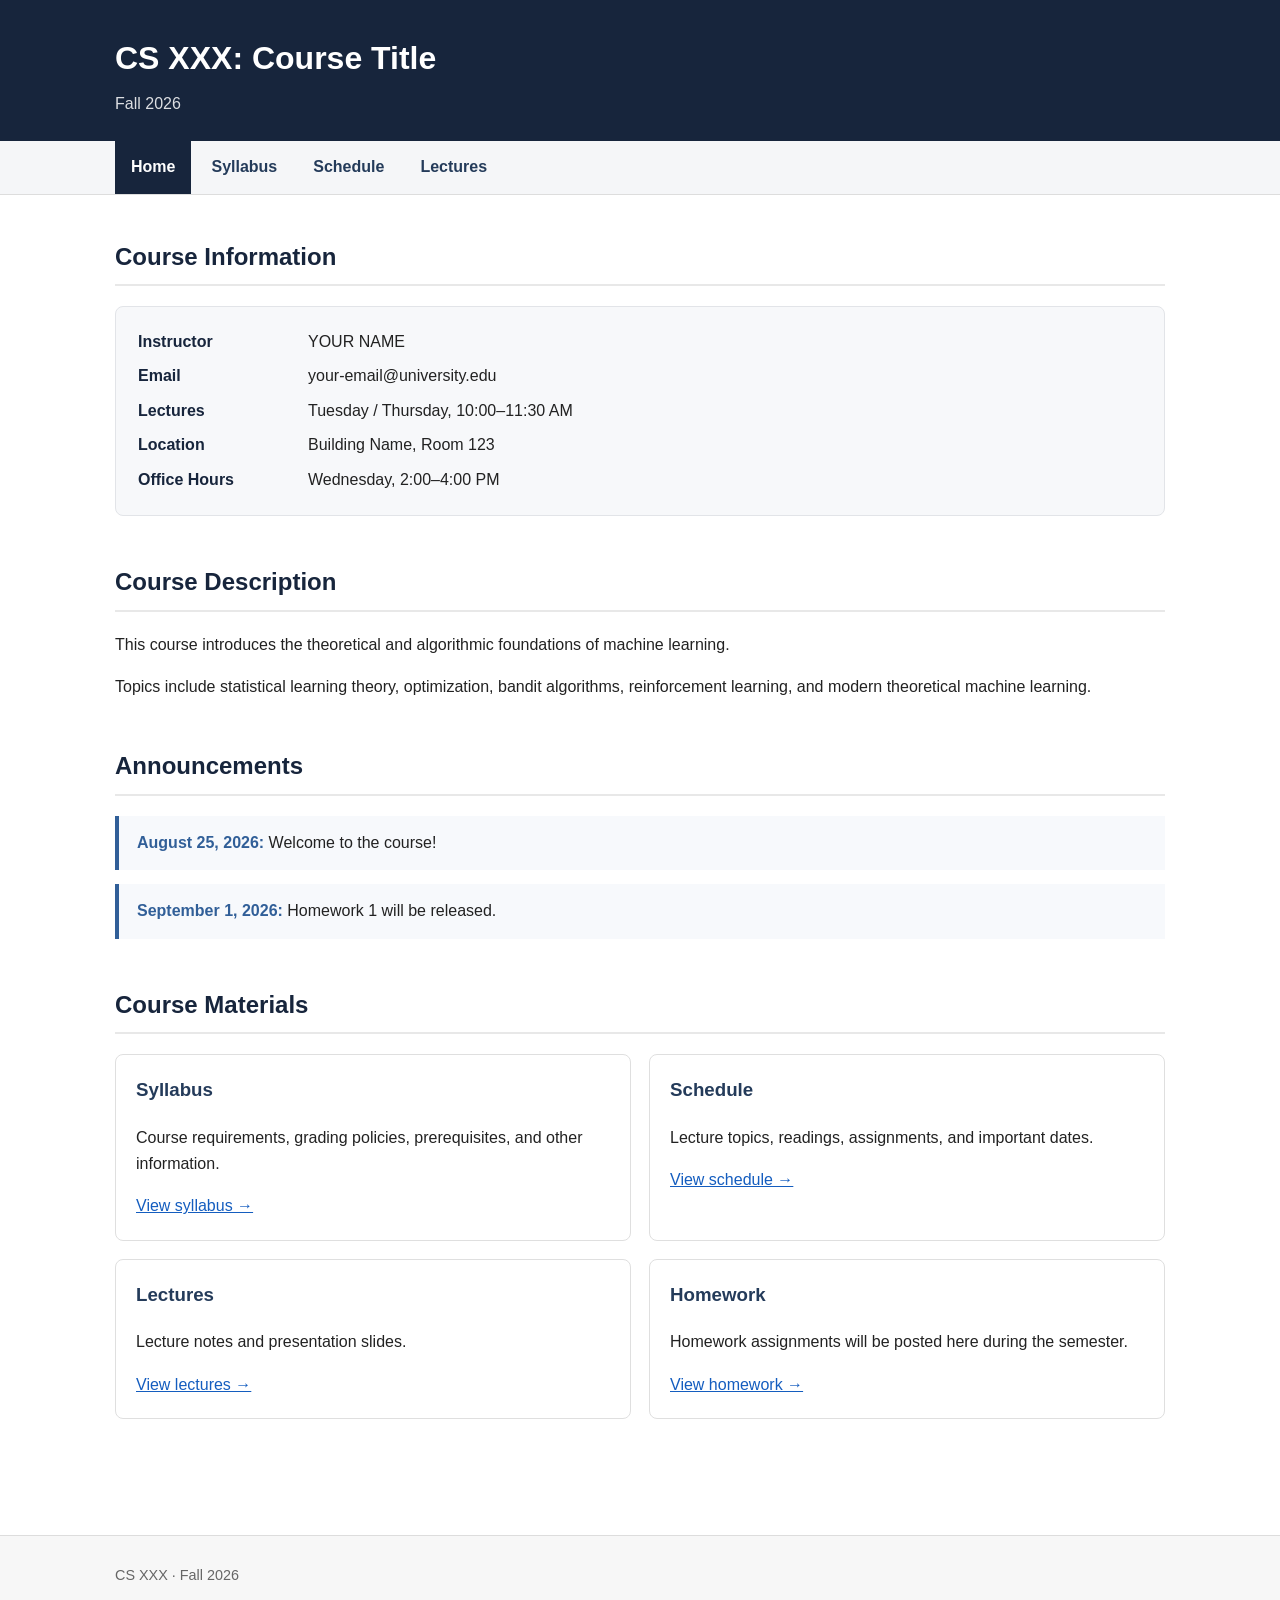
==== index.html @ 291cd37b "Create initial course website" ====
<!DOCTYPE html>

<html lang="en">

<head>

    <meta charset="UTF-8">

    <meta
        name="viewport"
        content="width=device-width, initial-scale=1.0"
    >

    <meta
        name="description"
        content="Course website for CS XXX"
    >

    <title>
        CS XXX: Course Title
    </title>

    <link
        rel="stylesheet"
        href="assets/css/style.css"
    >

</head>


<body>


    <!-- Header -->

    <header class="site-header">

        <div class="container">

            <h1>
                CS XXX: Course Title
            </h1>

            <p class="semester">
                Fall 2026
            </p>

        </div>

    </header>


    <!-- Navigation -->

    <nav class="navbar">

        <div class="container">

            <a
                class="active"
                href="index.html"
            >
                Home
            </a>

            <a href="syllabus.html">
                Syllabus
            </a>

            <a href="schedule.html">
                Schedule
            </a>

            <a href="lectures.html">
                Lectures
            </a>

        </div>

    </nav>


    <!-- Main content -->

    <main class="container">


        <!-- Course information -->

        <section>

            <h2>
                Course Information
            </h2>

            <div class="course-info">

                <strong>
                    Instructor
                </strong>

                <span>
                    YOUR NAME
                </span>


                <strong>
                    Email
                </strong>

                <span>
                    your-email@university.edu
                </span>


                <strong>
                    Lectures
                </strong>

                <span>
                    Tuesday / Thursday,
                    10:00–11:30 AM
                </span>


                <strong>
                    Location
                </strong>

                <span>
                    Building Name, Room 123
                </span>


                <strong>
                    Office Hours
                </strong>

                <span>
                    Wednesday,
                    2:00–4:00 PM
                </span>

            </div>

        </section>


        <!-- Course description -->

        <section>

            <h2>
                Course Description
            </h2>

            <p>
                This course introduces the theoretical
                and algorithmic foundations of machine
                learning.
            </p>

            <p>
                Topics include statistical learning theory,
                optimization, bandit algorithms,
                reinforcement learning, and modern
                theoretical machine learning.
            </p>

        </section>


        <!-- Announcements -->

        <section>

            <h2>
                Announcements
            </h2>


            <div class="announcement">

                <span class="announcement-date">
                    August 25, 2026:
                </span>

                Welcome to the course!

            </div>


            <div class="announcement">

                <span class="announcement-date">
                    September 1, 2026:
                </span>

                Homework 1 will be released.

            </div>

        </section>


        <!-- Quick links -->

        <section>

            <h2>
                Course Materials
            </h2>


            <div class="card-grid">


                <div class="card">

                    <h3>
                        Syllabus
                    </h3>

                    <p>
                        Course requirements,
                        grading policies,
                        prerequisites,
                        and other information.
                    </p>

                    <a href="syllabus.html">
                        View syllabus →
                    </a>

                </div>


                <div class="card">

                    <h3>
                        Schedule
                    </h3>

                    <p>
                        Lecture topics,
                        readings,
                        assignments,
                        and important dates.
                    </p>

                    <a href="schedule.html">
                        View schedule →
                    </a>

                </div>


                <div class="card">

                    <h3>
                        Lectures
                    </h3>

                    <p>
                        Lecture notes and
                        presentation slides.
                    </p>

                    <a href="lectures.html">
                        View lectures →
                    </a>

                </div>


                <div class="card">

                    <h3>
                        Homework
                    </h3>

                    <p>
                        Homework assignments
                        will be posted here
                        during the semester.
                    </p>

                    <a href="homework/">
                        View homework →
                    </a>

                </div>


            </div>

        </section>


    </main>


    <!-- Footer -->

    <footer>

        <div class="container">

            CS XXX · Fall 2026

        </div>

    </footer>


</body>

</html>
---- assets/css/style.css ----
/* =========================================================
   Global settings
   ========================================================= */

* {
    box-sizing: border-box;
}

html {
    scroll-behavior: smooth;
}

body {
    margin: 0;

    font-family:
        -apple-system,
        BlinkMacSystemFont,
        "Segoe UI",
        Roboto,
        Helvetica,
        Arial,
        sans-serif;

    color: #222;
    background: #ffffff;
    line-height: 1.65;
}


/* =========================================================
   Main container
   ========================================================= */

.container {
    width: min(100% - 40px, 1050px);
    margin: 0 auto;
}


/* =========================================================
   Header
   ========================================================= */

.site-header {
    background: #17253c;
    color: white;
    padding: 32px 0 24px;
}

.site-header h1 {
    margin: 0;
    font-size: 2rem;
    font-weight: 650;
}

.site-header .semester {
    margin-top: 6px;
    margin-bottom: 0;

    font-size: 1rem;
    opacity: 0.85;
}


/* =========================================================
   Navigation
   ========================================================= */

.navbar {
    background: #f5f6f8;
    border-bottom: 1px solid #dddddd;
}

.navbar .container {
    display: flex;
    flex-wrap: wrap;
    gap: 4px;
}

.navbar a {
    display: block;

    padding: 13px 16px;

    color: #243b5a;
    text-decoration: none;
    font-weight: 550;
}

.navbar a:hover {
    background: #e7eaf0;
}

.navbar a.active {
    background: #17253c;
    color: white;
}


/* =========================================================
   Main content
   ========================================================= */

main {
    padding: 42px 0 70px;
}

section {
    margin-bottom: 46px;
}

h2 {
    margin-top: 0;

    color: #17253c;

    border-bottom: 2px solid #e8e8e8;
    padding-bottom: 8px;
}

h3 {
    color: #243b5a;
}

a {
    color: #145dbf;
}

a:hover {
    color: #0d3f83;
}


/* =========================================================
   Course information
   ========================================================= */

.course-info {
    display: grid;

    grid-template-columns: 150px 1fr;

    gap: 8px 20px;

    background: #f7f8fa;

    border: 1px solid #e2e4e8;
    border-radius: 8px;

    padding: 22px;
}

.course-info strong {
    color: #17253c;
}


/* =========================================================
   Announcements
   ========================================================= */

.announcement {
    border-left: 4px solid #315f98;

    background: #f7f9fc;

    padding: 14px 18px;

    margin: 14px 0;
}

.announcement-date {
    font-weight: 650;
    color: #315f98;
}


/* =========================================================
   Tables
   ========================================================= */

.table-wrapper {
    overflow-x: auto;
}

table {
    width: 100%;

    border-collapse: collapse;

    margin-top: 16px;
}

th,
td {
    border-bottom: 1px solid #dddddd;

    text-align: left;

    padding: 11px 12px;

    vertical-align: top;
}

th {
    background: #f2f4f7;
    color: #17253c;
}

tbody tr:hover {
    background: #fafafa;
}


/* =========================================================
   Cards
   ========================================================= */

.card-grid {
    display: grid;

    grid-template-columns:
        repeat(2, minmax(0, 1fr));

    gap: 18px;
}

.card {
    border: 1px solid #dfdfdf;

    border-radius: 8px;

    padding: 20px;

    background: white;
}

.card h3 {
    margin-top: 0;
}


/* =========================================================
   Footer
   ========================================================= */

footer {
    border-top: 1px solid #dddddd;

    background: #f7f7f7;

    padding: 28px 0;

    font-size: 0.9rem;

    color: #666666;
}


/* =========================================================
   Mobile layout
   ========================================================= */

@media (max-width: 700px) {

    .site-header h1 {
        font-size: 1.55rem;
    }

    .course-info {
        grid-template-columns: 1fr;
    }

    .course-info strong {
        margin-top: 8px;
    }

    .card-grid {
        grid-template-columns: 1fr;
    }

    .navbar .container {
        flex-direction: column;
        gap: 0;
    }

    .navbar a {
        width: 100%;
    }
}
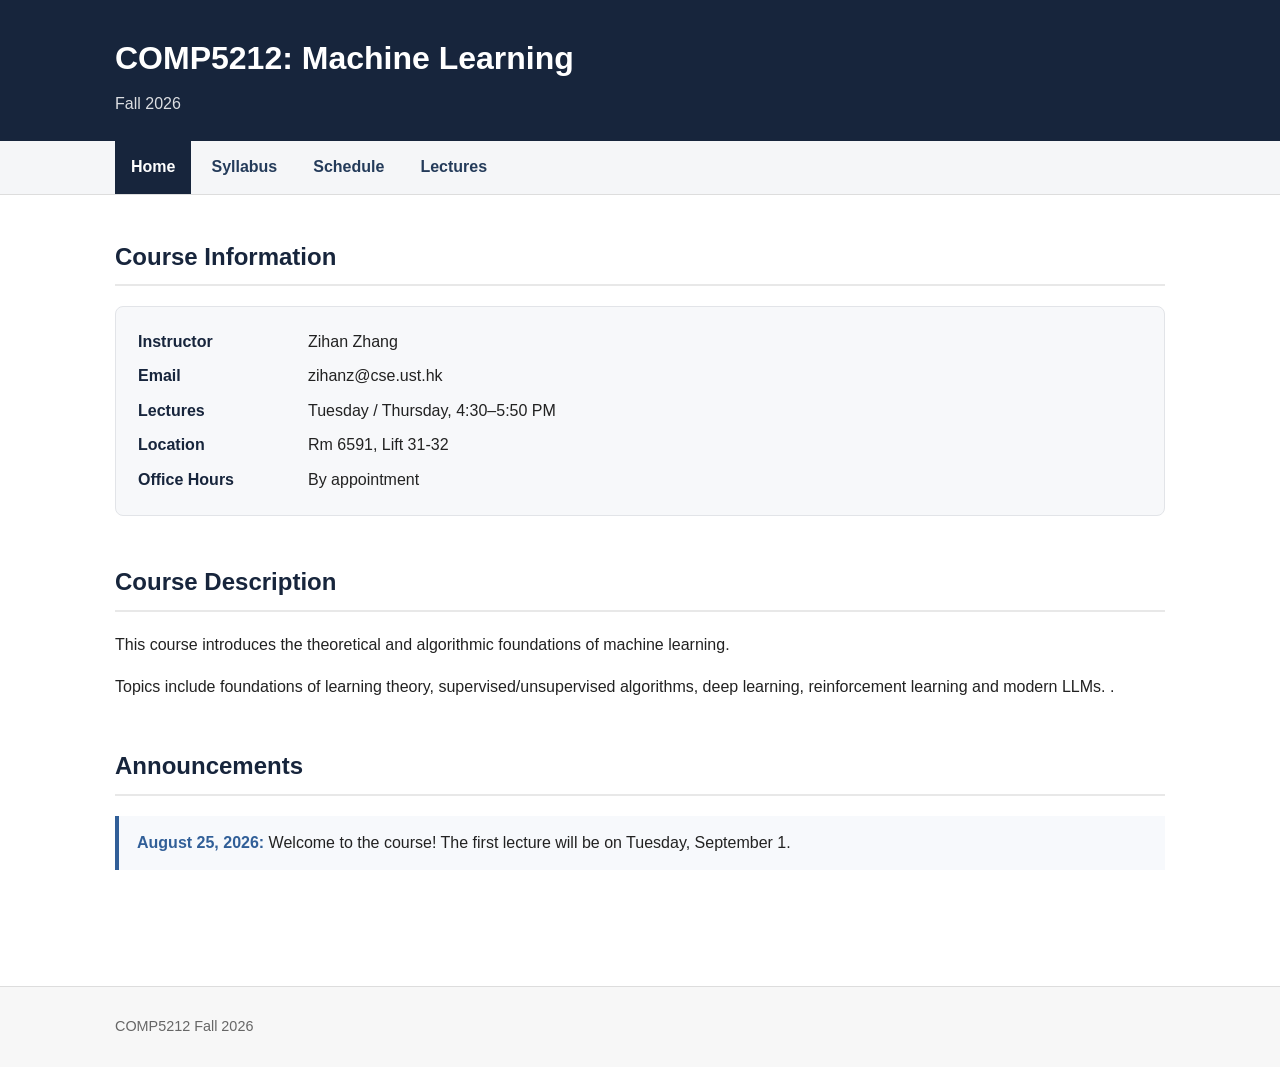
==== commit eabe5681: "Initial COMP5212 course website" ====
--- a/index.html
+++ b/index.html
@@ -13,11 +13,11 @@
 
     <meta
         name="description"
-        content="Course website for CS XXX"
+        content="Course website for COMP5212"
     >
 
     <title>
-        CS XXX: Course Title
+        COMP 5212: Machine Learning
     </title>
 
     <link
@@ -38,7 +38,7 @@
         <div class="container">
 
             <h1>
-                CS XXX: Course Title
+                COMP5212: Machine Learning
             </h1>
 
             <p class="semester">
@@ -100,7 +100,7 @@
                 </strong>
 
                 <span>
-                    YOUR NAME
+                    Zihan Zhang
                 </span>
 
 
@@ -109,7 +109,7 @@
                 </strong>
 
                 <span>
-                    your-email@university.edu
+                    zihanz@cse.ust.hk
                 </span>
 
 
@@ -119,7 +119,7 @@
 
                 <span>
                     Tuesday / Thursday,
-                    10:00–11:30 AM
+                    4:30–5:50 PM
                 </span>
 
 
@@ -128,7 +128,7 @@
                 </strong>
 
                 <span>
-                    Building Name, Room 123
+                    Rm 6591, Lift 31-32
                 </span>
 
 
@@ -137,8 +137,7 @@
                 </strong>
 
                 <span>
-                    Wednesday,
-                    2:00–4:00 PM
+                    By appointment
                 </span>
 
             </div>
@@ -161,10 +160,10 @@
             </p>
 
             <p>
-                Topics include statistical learning theory,
-                optimization, bandit algorithms,
-                reinforcement learning, and modern
-                theoretical machine learning.
+                Topics include foundations of learning theory,
+                supervised/unsupervised algorithms, deep learning,
+                reinforcement learning and modern LLMs.
+.
             </p>
 
         </section>
@@ -185,116 +184,17 @@
                     August 25, 2026:
                 </span>
 
-                Welcome to the course!
+                Welcome to the course!  The first lecture will be on Tuesday, September 1.
 
             </div>
 
 
-            <div class="announcement">
-
-                <span class="announcement-date">
-                    September 1, 2026:
-                </span>
-
-                Homework 1 will be released.
-
-            </div>
 
         </section>
 
 
         <!-- Quick links -->
 
-        <section>
-
-            <h2>
-                Course Materials
-            </h2>
-
-
-            <div class="card-grid">
-
-
-                <div class="card">
-
-                    <h3>
-                        Syllabus
-                    </h3>
-
-                    <p>
-                        Course requirements,
-                        grading policies,
-                        prerequisites,
-                        and other information.
-                    </p>
-
-                    <a href="syllabus.html">
-                        View syllabus →
-                    </a>
-
-                </div>
-
-
-                <div class="card">
-
-                    <h3>
-                        Schedule
-                    </h3>
-
-                    <p>
-                        Lecture topics,
-                        readings,
-                        assignments,
-                        and important dates.
-                    </p>
-
-                    <a href="schedule.html">
-                        View schedule →
-                    </a>
-
-                </div>
-
-
-                <div class="card">
-
-                    <h3>
-                        Lectures
-                    </h3>
-
-                    <p>
-                        Lecture notes and
-                        presentation slides.
-                    </p>
-
-                    <a href="lectures.html">
-                        View lectures →
-                    </a>
-
-                </div>
-
-
-                <div class="card">
-
-                    <h3>
-                        Homework
-                    </h3>
-
-                    <p>
-                        Homework assignments
-                        will be posted here
-                        during the semester.
-                    </p>
-
-                    <a href="homework/">
-                        View homework →
-                    </a>
-
-                </div>
-
-
-            </div>
-
-        </section>
 
 
     </main>
@@ -306,7 +206,7 @@
 
         <div class="container">
 
-            CS XXX · Fall 2026
+            COMP5212  Fall 2026
 
         </div>
 
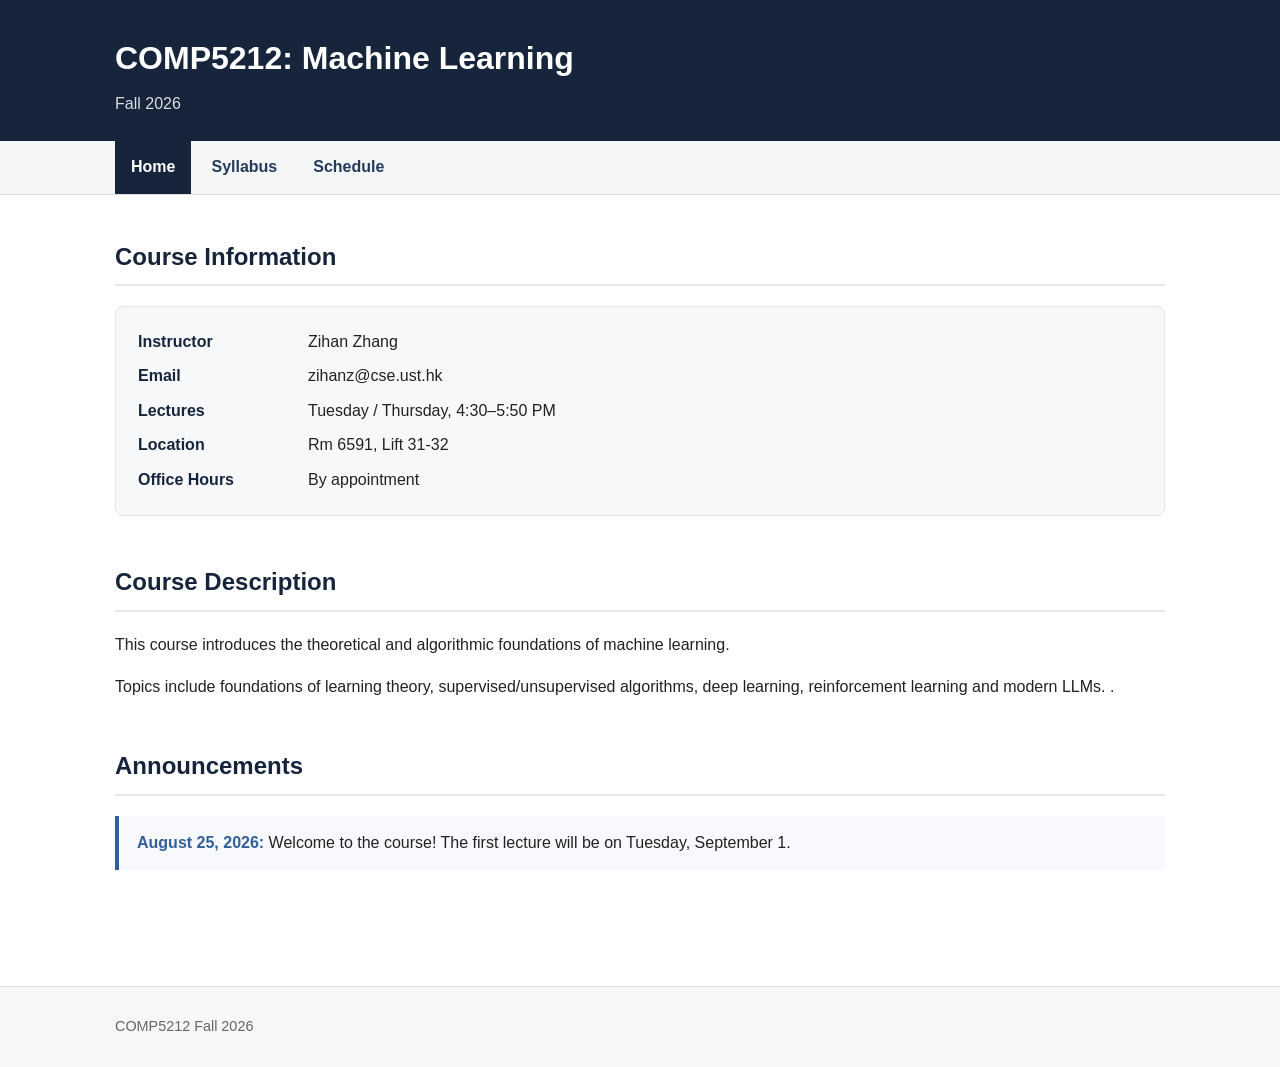
==== commit 3ccd8947: "Update course website" ====
--- a/index.html
+++ b/index.html
@@ -70,11 +70,6 @@
             <a href="schedule.html">
                 Schedule
             </a>
-
-            <a href="lectures.html">
-                Lectures
-            </a>
-
         </div>
 
     </nav>
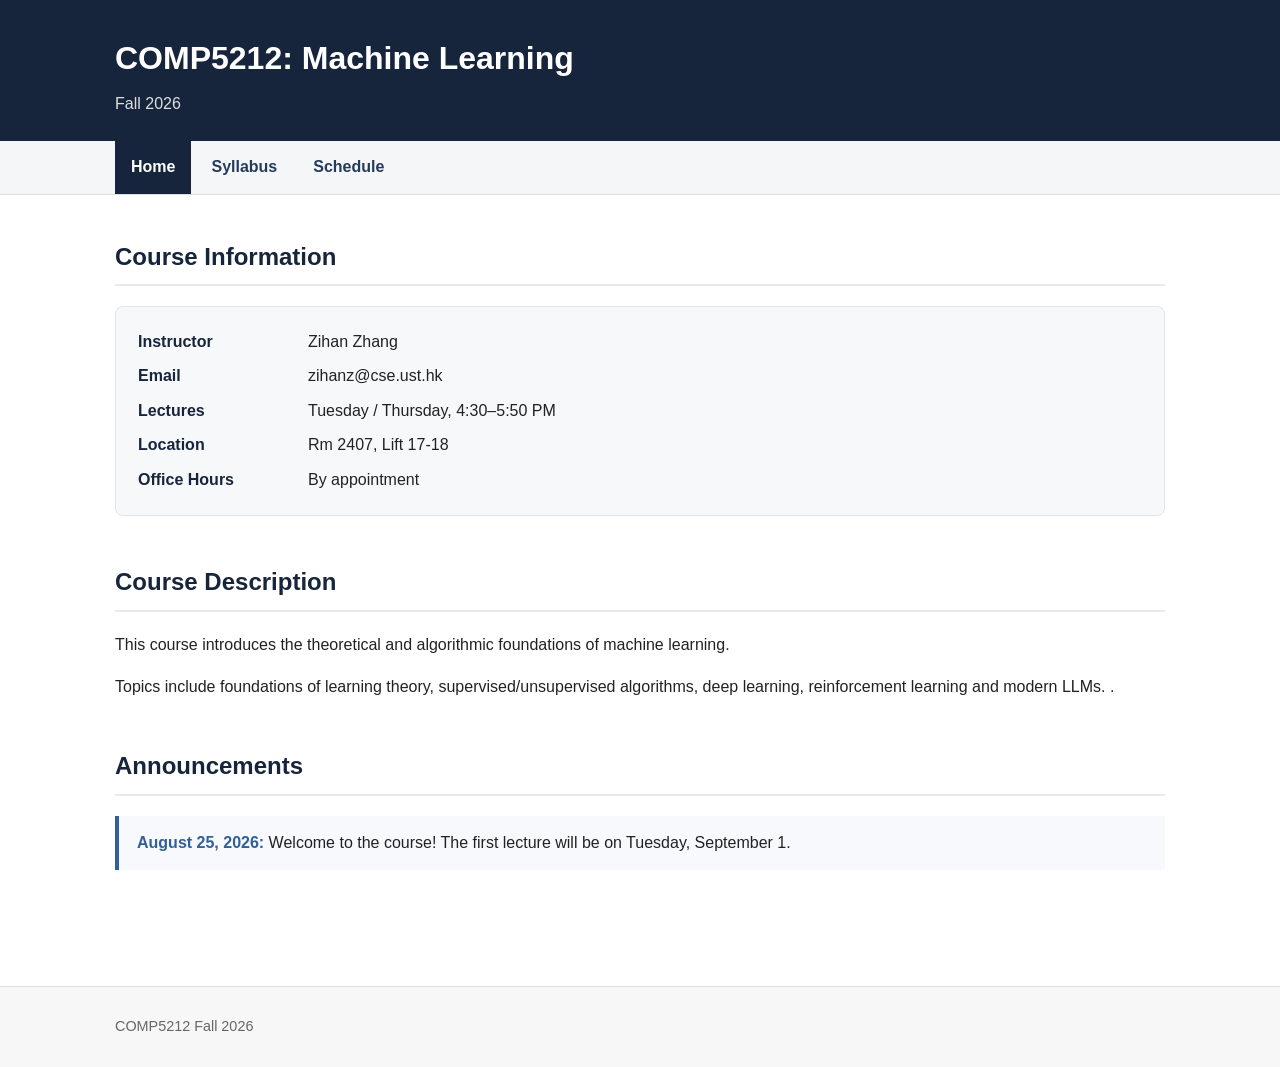
==== commit fd296ddc: "Update course website" ====
--- a/index.html
+++ b/index.html
@@ -123,7 +123,7 @@
                 </strong>
 
                 <span>
-                    Rm 6591, Lift 31-32
+                    Rm 2407, Lift 17-18
                 </span>
 
 
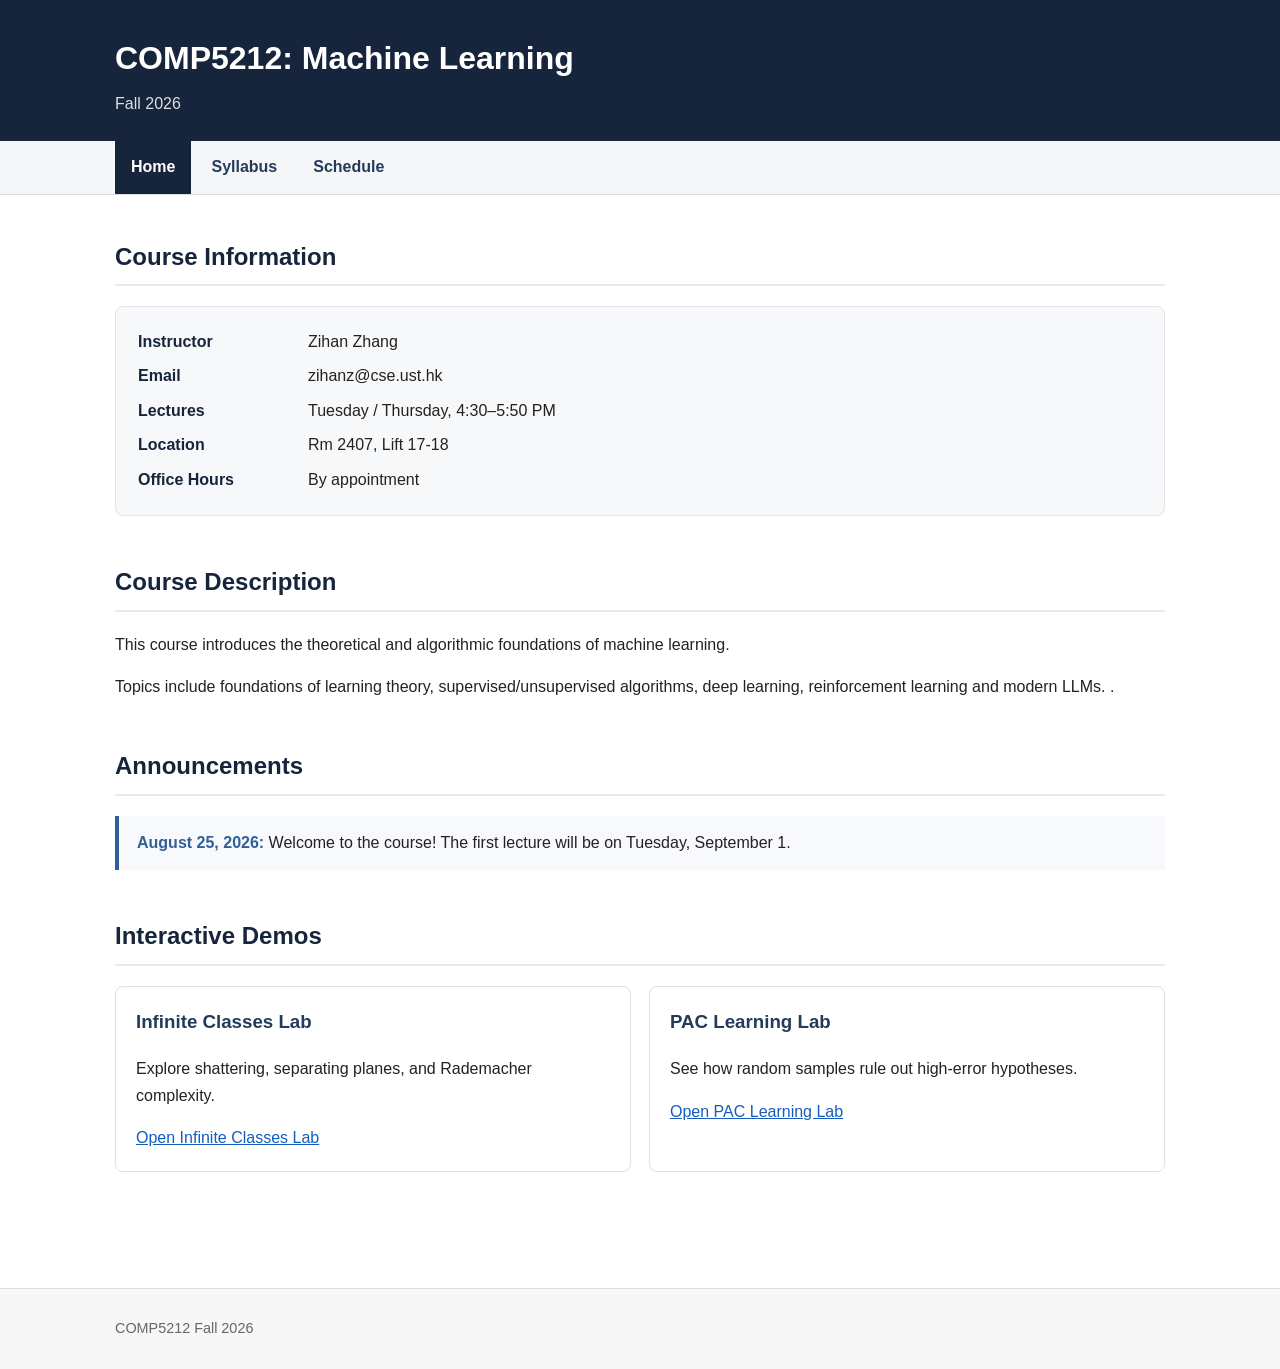
==== commit 5f56764a: "Add interactive learning demos to homepage" ====
--- a/index.html
+++ b/index.html
@@ -190,7 +190,27 @@
 
         <!-- Quick links -->
 
-
+        <section>
+
+            <h2>Interactive Demos</h2>
+
+            <div class="card-grid">
+
+                <article class="card">
+                    <h3>Infinite Classes Lab</h3>
+                    <p>Explore shattering, separating planes, and Rademacher complexity.</p>
+                    <a href="demos/infinite-classes-demo.html">Open Infinite Classes Lab</a>
+                </article>
+
+                <article class="card">
+                    <h3>PAC Learning Lab</h3>
+                    <p>See how random samples rule out high-error hypotheses.</p>
+                    <a href="demos/pac-learning-demo-en.html">Open PAC Learning Lab</a>
+                </article>
+
+            </div>
+
+        </section>
 
     </main>
 
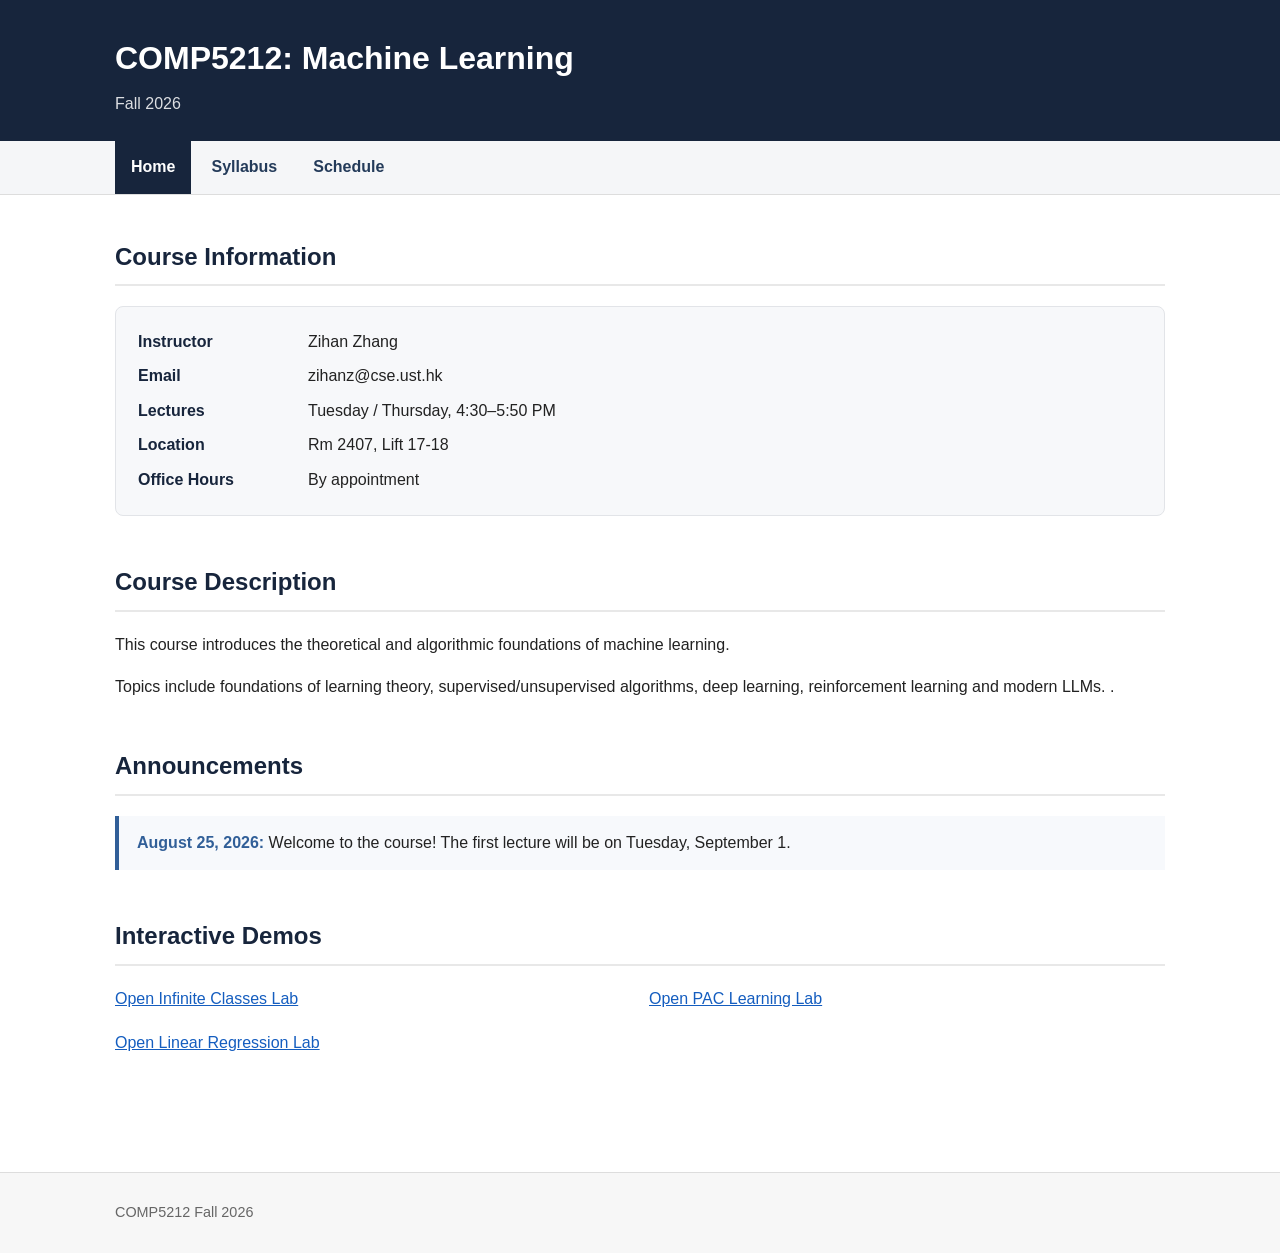
==== commit 6e492e82: "Lecture4_update" ====
--- a/index.html
+++ b/index.html
@@ -196,17 +196,17 @@
 
             <div class="card-grid">
 
-                <article class="card">
-                    <h3>Infinite Classes Lab</h3>
-                    <p>Explore shattering, separating planes, and Rademacher complexity.</p>
+
                     <a href="demos/infinite-classes-demo.html">Open Infinite Classes Lab</a>
-                </article>
-
-                <article class="card">
-                    <h3>PAC Learning Lab</h3>
-                    <p>See how random samples rule out high-error hypotheses.</p>
+
+
+
                     <a href="demos/pac-learning-demo-en.html">Open PAC Learning Lab</a>
-                </article>
+     
+
+                <a href="./linear-regression-lab/index.html">
+  Open Linear Regression Lab
+</a>
 
             </div>
 
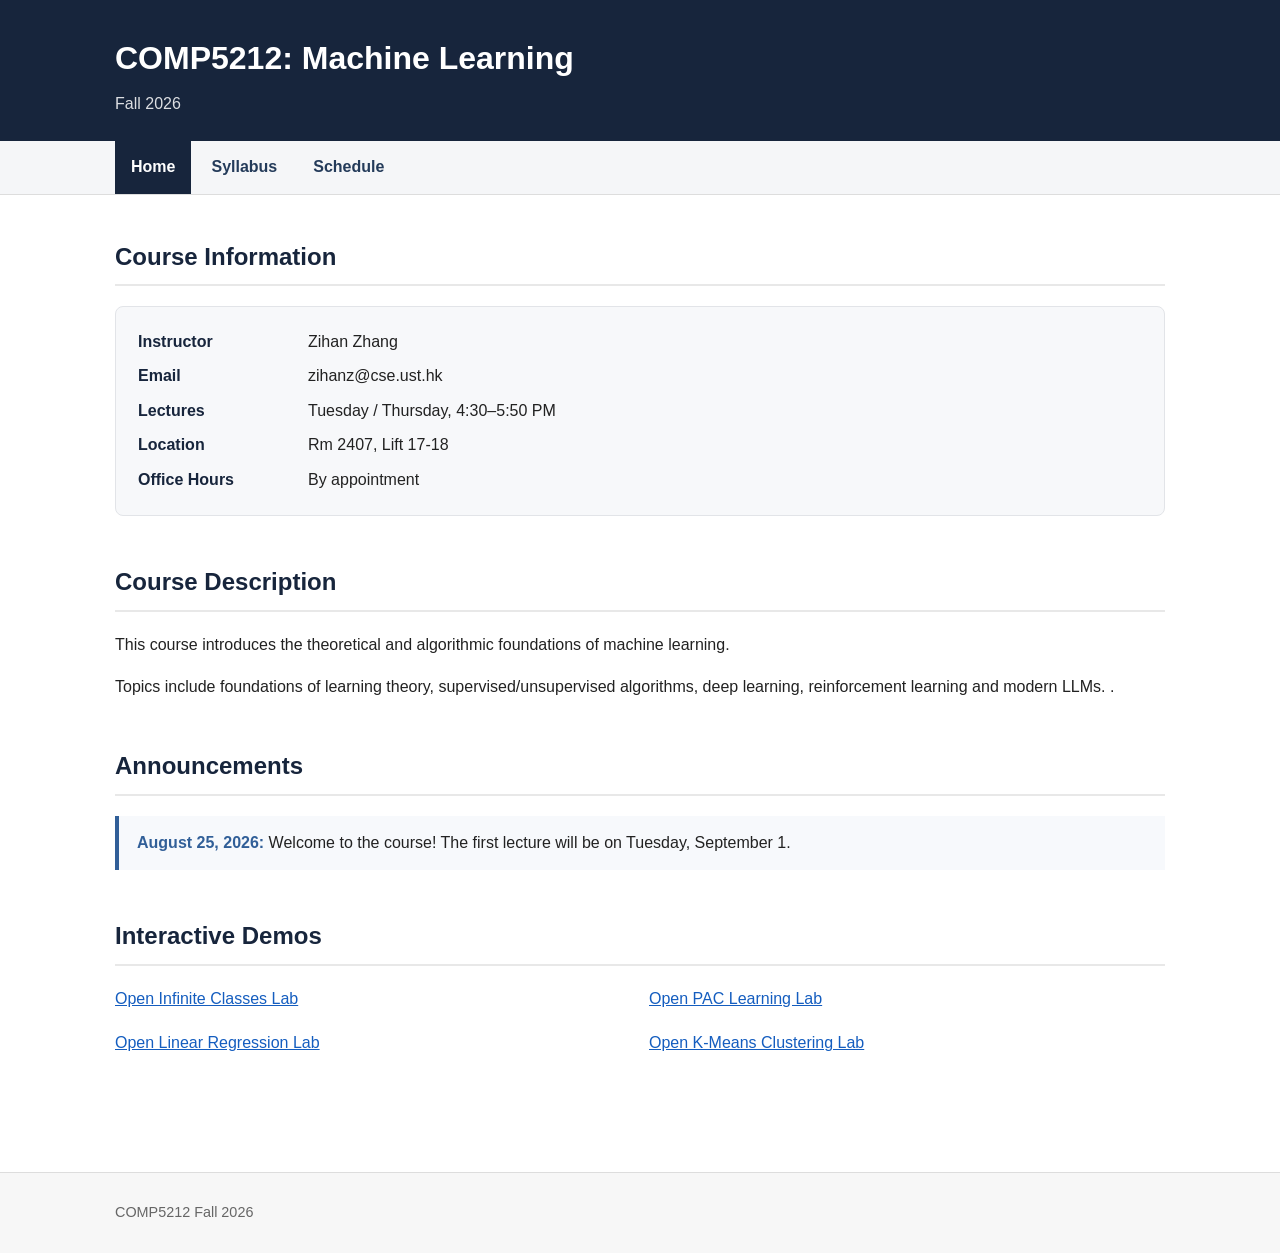
==== commit c666a3b2: "Lecture8_slide" ====
--- a/index.html
+++ b/index.html
@@ -208,6 +208,10 @@
   Open Linear Regression Lab
 </a>
 
+                <a href="demos/kmeans_demo.html">
+  Open K-Means Clustering Lab
+</a>
+
             </div>
 
         </section>
